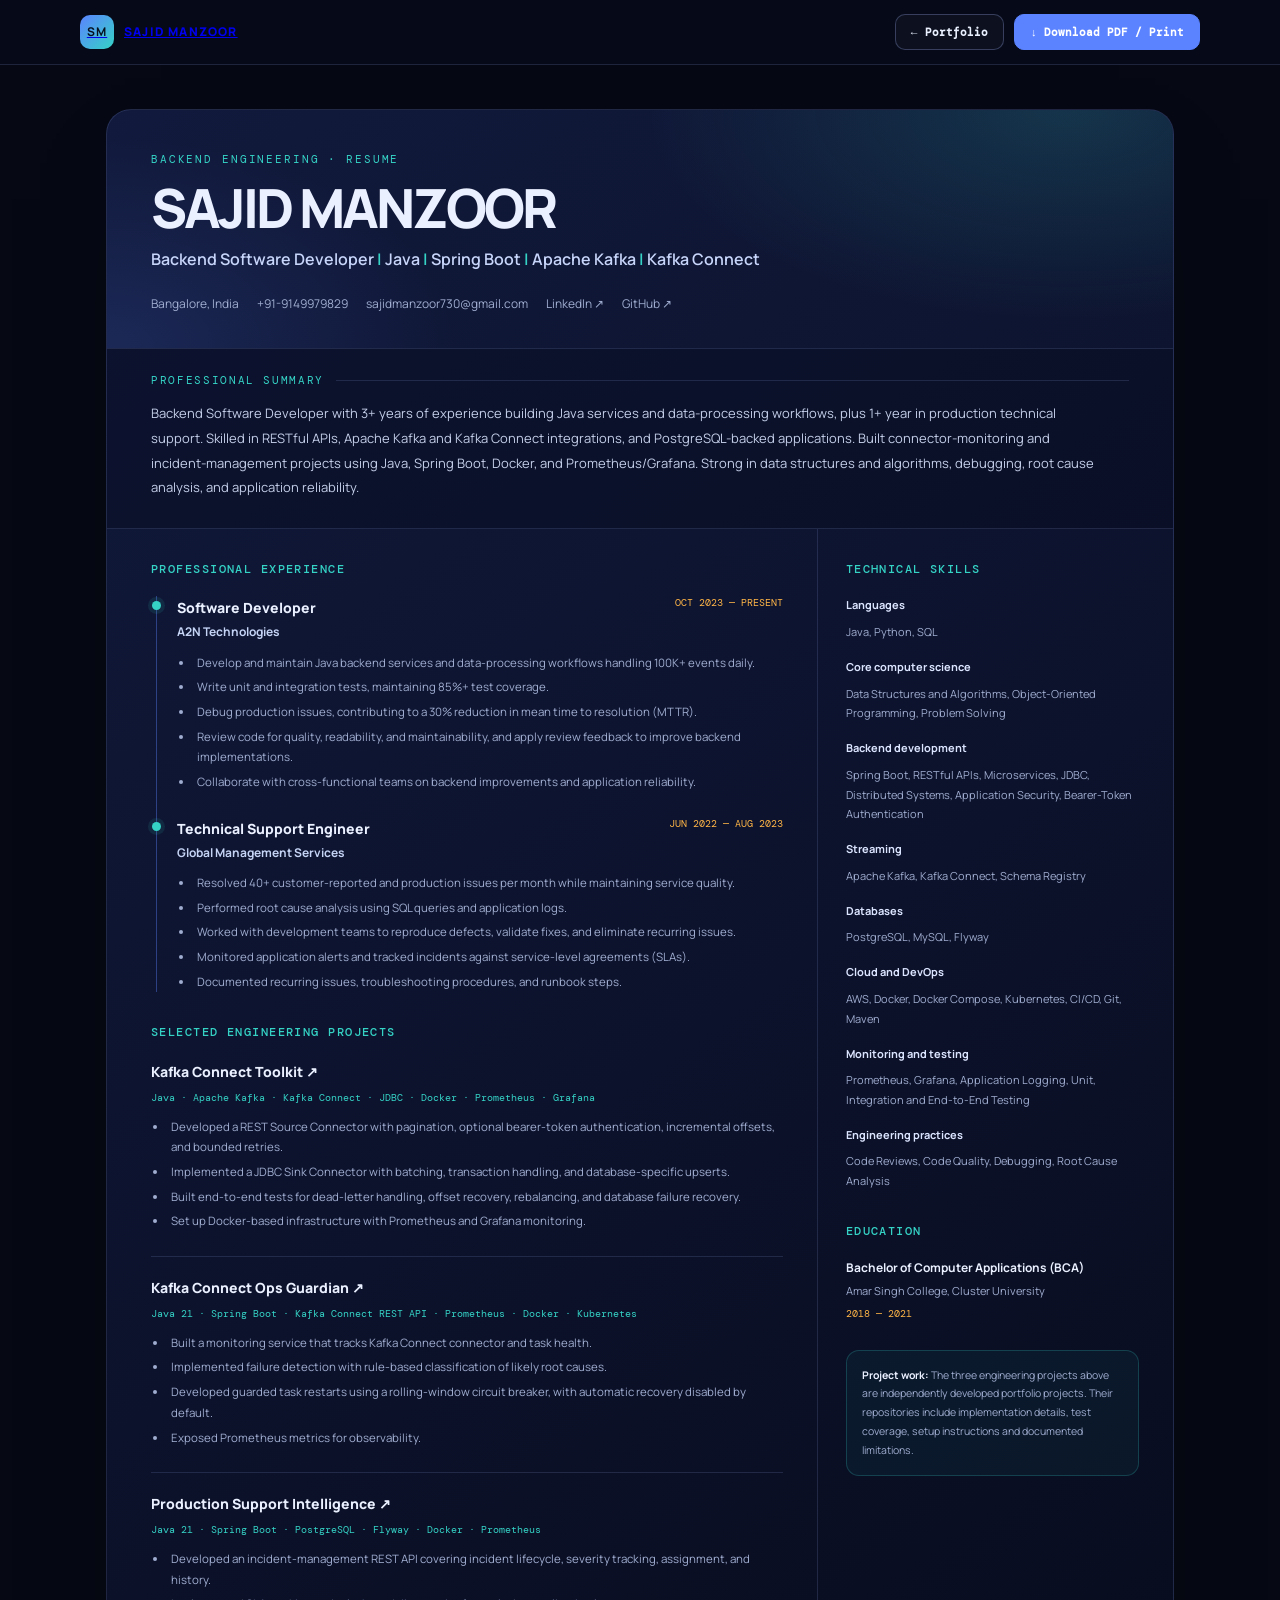
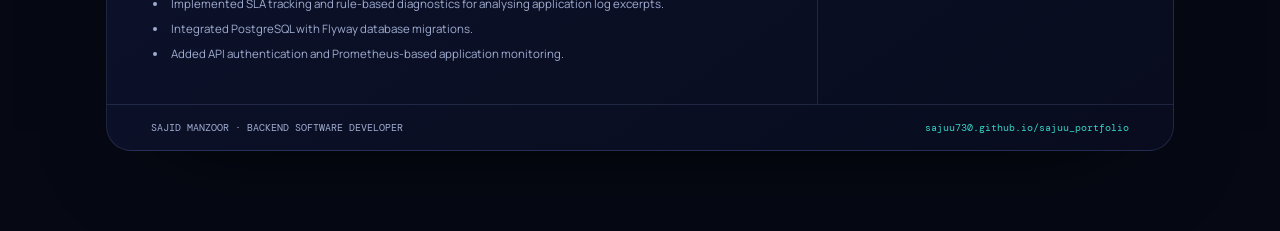
==== resume.html @ ae4a32e0 "Add designed backend developer resume page" ====
<!doctype html>
<html lang="en">
<head>
<meta charset="utf-8">
<meta name="viewport" content="width=device-width,initial-scale=1">
<meta name="theme-color" content="#060914">
<meta name="description" content="Sajid Manzoor — Backend Software Developer specialising in Java, Spring Boot, Apache Kafka and Kafka Connect.">
<link rel="canonical" href="https://sajuu730.github.io/sajuu_portfolio/resume.html">
<link rel="preconnect" href="https://fonts.googleapis.com">
<link rel="preconnect" href="https://fonts.gstatic.com" crossorigin>
<link href="https://fonts.googleapis.com/css2?family=DM+Mono:wght@400;500&family=Manrope:wght@400;500;600;700;800&display=swap" rel="stylesheet">
<title>Resume | Sajid Manzoor — Backend Software Developer</title>
<style>
:root{--bg:#060914;--bg2:#0b1124;--card:#0d1430;--card2:#121b3f;--line:rgba(160,180,255,.15);--line2:rgba(160,180,255,.28);--text:#eaf0ff;--muted:#a0add0;--blue:#5b83ff;--cyan:#35d3c6;--amber:#ffb547;--green:#3ddc97;--font:"Manrope","Segoe UI",Arial,sans-serif;--mono:"DM Mono",Consolas,monospace}
*{box-sizing:border-box}html{scroll-behavior:smooth}body{margin:0;background:var(--bg);color:var(--text);font:400 14px/1.7 var(--font);-webkit-font-smoothing:antialiased}.progress{position:fixed;z-index:20;inset:0 0 auto;height:3px;background:linear-gradient(90deg,var(--blue),var(--cyan));transform:scaleX(0);transform-origin:left}.nav{position:sticky;top:0;z-index:10;display:flex;align-items:center;justify-content:space-between;gap:16px;padding:14px max(24px,calc((100% - 1120px)/2));border-bottom:1px solid var(--line);background:rgba(7,11,26,.92);backdrop-filter:blur(14px)}.brand{display:flex;align-items:center;gap:10px;font-size:12px;font-weight:800;letter-spacing:.1em}.brand b{display:grid;place-items:center;width:34px;height:34px;border-radius:10px;background:linear-gradient(135deg,var(--blue),var(--cyan));color:#06101f}.nav-actions{display:flex;gap:10px;align-items:center}.btn{display:inline-flex;align-items:center;justify-content:center;gap:8px;padding:10px 15px;border-radius:10px;border:1px solid var(--line2);background:rgba(255,255,255,.03);color:var(--text);font:700 11px var(--mono);text-decoration:none;cursor:pointer}.btn.primary{background:var(--blue);border-color:var(--blue);color:white}.btn:hover{border-color:var(--cyan);transform:translateY(-1px)}.wrap{max-width:1120px;margin:0 auto;padding:44px 26px 80px}.resume{overflow:hidden;border:1px solid var(--line);border-radius:25px;background:linear-gradient(145deg,rgba(18,27,63,.96),rgba(8,12,30,.98));box-shadow:0 35px 100px -55px #000}.hero{position:relative;padding:42px 44px 34px;isolation:isolate}.hero:before{content:"";position:absolute;z-index:-1;inset:0;background:radial-gradient(600px 300px at 90% 0,rgba(53,211,198,.16),transparent 70%),radial-gradient(500px 300px at 0 100%,rgba(91,131,255,.15),transparent 70%)}.eyebrow{font:11px var(--mono);letter-spacing:.17em;color:var(--cyan);text-transform:uppercase;margin:0 0 13px}.hero h1{font-size:clamp(36px,5vw,54px);letter-spacing:-.055em;line-height:1.05;margin:0 0 10px;font-weight:800}.role{font-size:16px;color:#c8d5fa;font-weight:600;margin:0 0 21px}.role span{color:var(--cyan)}.contacts{display:flex;gap:9px 18px;flex-wrap:wrap;color:var(--muted);font-size:12px}.contacts a{color:var(--muted);text-decoration:none}.contacts a:hover{color:var(--cyan)}.summary{margin:0;padding:24px 44px 28px;border-top:1px solid var(--line);border-bottom:1px solid var(--line);background:rgba(7,12,29,.4)}.section-label{display:flex;align-items:center;gap:12px;margin:0 0 14px;color:var(--cyan);font:11px var(--mono);letter-spacing:.15em;text-transform:uppercase}.section-label:after{content:"";height:1px;flex:1;background:var(--line)}.summary p{margin:0;color:#c4cee8;font-size:13px;line-height:1.9;max-width:950px}.body-grid{display:grid;grid-template-columns:minmax(0,1.7fr) minmax(240px,.85fr);gap:0}.main-col{padding:30px 34px 36px 44px;border-right:1px solid var(--line)}.side-col{padding:30px 34px 36px 28px}.section{margin-bottom:30px}.section:last-child{margin-bottom:0}.section h2{font-size:12px;letter-spacing:.12em;color:var(--cyan);font-family:var(--mono);font-weight:500;text-transform:uppercase;margin:0 0 17px}.job{position:relative;padding:0 0 20px 20px;border-left:1px solid rgba(91,131,255,.4);margin-left:5px}.job:last-child{padding-bottom:0}.job:before{content:"";position:absolute;left:-5px;top:5px;width:9px;height:9px;border-radius:50%;background:var(--cyan);box-shadow:0 0 0 4px rgba(53,211,198,.1)}.job-head{display:flex;justify-content:space-between;gap:12px;align-items:flex-start;flex-wrap:wrap}.job h3,.project h3{font-size:14px;margin:0;font-weight:800}.company{color:#c5d3f5;font-size:12px;font-weight:700;margin:2px 0 0}.date{font:10px var(--mono);color:var(--amber);white-space:nowrap}.job ul,.project ul{margin:10px 0 0;padding-left:17px;color:var(--muted);font-size:11.5px;line-height:1.8}.job li,.project li{padding-left:3px;margin:4px 0}.project{padding:0 0 20px;margin:0 0 19px;border-bottom:1px solid var(--line)}.project:last-child{padding:0;margin:0;border:0}.project-head{display:flex;justify-content:space-between;align-items:flex-start;gap:12px;flex-wrap:wrap}.project h3 a{color:var(--text);text-decoration:none}.project h3 a:hover{color:var(--cyan)}.tech{color:var(--cyan);font:10px/1.8 var(--mono);margin:5px 0 0}.skill-group{margin:0 0 16px}.skill-group:last-child{margin-bottom:0}.skill-group h3{font-size:11px;color:#dce5ff;margin:0 0 7px}.skill-group p{font-size:11px;line-height:1.8;color:var(--muted);margin:0}.chips{display:flex;flex-wrap:wrap;gap:6px}.chip{font:10px var(--mono);color:#cbd8fa;padding:5px 8px;border:1px solid var(--line2);border-radius:7px;background:rgba(255,255,255,.025)}.education h3{font-size:12px;margin:0 0 3px}.education p{font-size:11px;color:var(--muted);margin:0}.education .date{display:block;margin-top:6px}.side-note{padding:15px;border:1px solid rgba(53,211,198,.22);border-radius:13px;background:rgba(53,211,198,.05);font-size:10.5px;line-height:1.8;color:var(--muted)}.side-note b{color:var(--text)}.footer{display:flex;justify-content:space-between;gap:10px;flex-wrap:wrap;padding:16px 44px;border-top:1px solid var(--line);color:var(--muted);font:10px var(--mono)}.footer a{color:var(--cyan);text-decoration:none}
@media(max-width:760px){.wrap{padding:20px 12px 45px}.hero{padding:30px 24px}.summary{padding:22px 24px}.body-grid{grid-template-columns:1fr}.main-col{padding:27px 24px;border-right:0;border-bottom:1px solid var(--line)}.side-col{padding:27px 24px}.footer{padding:16px 24px}.nav{padding:12px 16px}.nav-actions .back-text{display:none}.date{white-space:normal}.job-head{display:block}.job-head .date{display:block;margin-top:4px}}
@media(max-width:420px){.hero h1{font-size:36px}.contacts{display:grid;gap:7px}.nav-actions{gap:6px}.btn{padding:9px 10px;font-size:10px}}
@media(prefers-reduced-motion:reduce){*{scroll-behavior:auto!important;transition:none!important}}
@page{size:A4;margin:10mm}
@media print{
  :root{--bg:#fff;--bg2:#fff;--card:#fff;--card2:#f4f6fb;--line:rgba(30,45,80,.18);--line2:rgba(30,45,80,.25);--text:#17213a;--muted:#45516b;--cyan:#087f83;--amber:#946000}
  html,body{background:#fff!important;color:#17213a!important;font-size:10px!important;line-height:1.42!important;-webkit-print-color-adjust:exact;print-color-adjust:exact}
  .progress,.nav{display:none!important}.wrap{max-width:none;padding:0}.resume{border:0;border-radius:0;box-shadow:none;background:#fff}.hero{padding:7mm 8mm 5mm;background:#f3f6ff!important}.hero:before{display:none}.hero h1{font-size:27pt;color:#101a32}.role{font-size:10pt;color:#24395c}.eyebrow,.section-label,.section h2{color:#087f83}.contacts,.contacts a{color:#34415c}.summary{padding:4mm 8mm;background:#fff}.summary p{font-size:9pt;color:#34415c}.body-grid{grid-template-columns:1.7fr .85fr}.main-col{padding:5mm 6mm 4mm 8mm;border-right:1px solid #d7deec}.side-col{padding:5mm 6mm 4mm}.section{margin-bottom:5mm}.section h2{font-size:8pt;margin-bottom:3mm}.job{padding-bottom:3mm}.job h3,.project h3{font-size:9pt;color:#17213a}.company{color:#34415c}.date{color:#815600}.job ul,.project ul{font-size:7.7pt;line-height:1.48;color:#35425d;margin-top:1.5mm}.job li,.project li{margin:1mm 0}.project{padding-bottom:3mm;margin-bottom:3mm}.tech{font-size:7pt;color:#087f83}.skill-group{margin-bottom:3mm}.skill-group h3{font-size:8pt;color:#17213a}.skill-group p{font-size:7.5pt;color:#35425d}.chip{font-size:7pt;color:#263653;border-color:#cbd4e5;background:#f5f7fb;padding:1mm 1.5mm}.education h3{font-size:8pt;color:#17213a}.education p{font-size:7.5pt;color:#35425d}.side-note{font-size:7.5pt;color:#35425d;background:#f3f8f8;border-color:#c9e5e3}.side-note b{color:#17213a}.footer{padding:3mm 8mm;color:#45516b;font-size:7pt}.footer a{color:#087f83}.section,.job,.project,.skill-group{break-inside:avoid}.resume{break-inside:auto}
}
</style>
</head>
<body>
<div class="progress" id="progress"></div>
<nav class="nav" aria-label="Resume actions">
  <a class="brand" href="index.html"><b>SM</b><span>SAJID MANZOOR</span></a>
  <div class="nav-actions"><a class="btn" href="index.html">← <span class="back-text">Portfolio</span></a><button class="btn primary" type="button" onclick="window.print()">↓ Download PDF / Print</button></div>
</nav>
<main class="wrap">
<article class="resume">
<header class="hero">
  <p class="eyebrow">Backend engineering · Resume</p>
  <h1>SAJID MANZOOR</h1>
  <p class="role">Backend Software Developer <span>|</span> Java <span>|</span> Spring Boot <span>|</span> Apache Kafka <span>|</span> Kafka Connect</p>
  <div class="contacts">
    <span>Bangalore, India</span><span>+91-9149979829</span>
    <a href="mailto:sajidmanzoor730@gmail.com">sajidmanzoor730@gmail.com</a>
    <a href="https://linkedin.com/in/sajidmanzoor730" target="_blank" rel="noopener">LinkedIn ↗</a>
    <a href="https://github.com/sajuu730" target="_blank" rel="noopener">GitHub ↗</a>
  </div>
</header>
<section class="summary">
  <h2 class="section-label">Professional summary</h2>
  <p>Backend Software Developer with 3+ years of experience building Java services and data-processing workflows, plus 1+ year in production technical support. Skilled in RESTful APIs, Apache Kafka and Kafka Connect integrations, and PostgreSQL-backed applications. Built connector-monitoring and incident-management projects using Java, Spring Boot, Docker, and Prometheus/Grafana. Strong in data structures and algorithms, debugging, root cause analysis, and application reliability.</p>
</section>
<div class="body-grid">
<div class="main-col">
<section class="section">
  <h2>Professional experience</h2>
  <div class="job">
    <div class="job-head"><div><h3>Software Developer</h3><p class="company">A2N Technologies</p></div><span class="date">OCT 2023 — PRESENT</span></div>
    <ul>
      <li>Develop and maintain Java backend services and data-processing workflows handling 100K+ events daily.</li>
      <li>Write unit and integration tests, maintaining 85%+ test coverage.</li>
      <li>Debug production issues, contributing to a 30% reduction in mean time to resolution (MTTR).</li>
      <li>Review code for quality, readability, and maintainability, and apply review feedback to improve backend implementations.</li>
      <li>Collaborate with cross-functional teams on backend improvements and application reliability.</li>
    </ul>
  </div>
  <div class="job">
    <div class="job-head"><div><h3>Technical Support Engineer</h3><p class="company">Global Management Services</p></div><span class="date">JUN 2022 — AUG 2023</span></div>
    <ul>
      <li>Resolved 40+ customer-reported and production issues per month while maintaining service quality.</li>
      <li>Performed root cause analysis using SQL queries and application logs.</li>
      <li>Worked with development teams to reproduce defects, validate fixes, and eliminate recurring issues.</li>
      <li>Monitored application alerts and tracked incidents against service-level agreements (SLAs).</li>
      <li>Documented recurring issues, troubleshooting procedures, and runbook steps.</li>
    </ul>
  </div>
</section>
<section class="section">
  <h2>Selected engineering projects</h2>
  <article class="project">
    <div class="project-head"><h3><a href="https://github.com/sajuu730/kafka-connect-toolkit" target="_blank" rel="noopener">Kafka Connect Toolkit ↗</a></h3></div>
    <p class="tech">Java · Apache Kafka · Kafka Connect · JDBC · Docker · Prometheus · Grafana</p>
    <ul>
      <li>Developed a REST Source Connector with pagination, optional bearer-token authentication, incremental offsets, and bounded retries.</li>
      <li>Implemented a JDBC Sink Connector with batching, transaction handling, and database-specific upserts.</li>
      <li>Built end-to-end tests for dead-letter handling, offset recovery, rebalancing, and database failure recovery.</li>
      <li>Set up Docker-based infrastructure with Prometheus and Grafana monitoring.</li>
    </ul>
  </article>
  <article class="project">
    <div class="project-head"><h3><a href="https://github.com/sajuu730/kafka-connect-ops-guardian" target="_blank" rel="noopener">Kafka Connect Ops Guardian ↗</a></h3></div>
    <p class="tech">Java 21 · Spring Boot · Kafka Connect REST API · Prometheus · Docker · Kubernetes</p>
    <ul>
      <li>Built a monitoring service that tracks Kafka Connect connector and task health.</li>
      <li>Implemented failure detection with rule-based classification of likely root causes.</li>
      <li>Developed guarded task restarts using a rolling-window circuit breaker, with automatic recovery disabled by default.</li>
      <li>Exposed Prometheus metrics for observability.</li>
    </ul>
  </article>
  <article class="project">
    <div class="project-head"><h3><a href="https://github.com/sajuu730/production-support-intelligence" target="_blank" rel="noopener">Production Support Intelligence ↗</a></h3></div>
    <p class="tech">Java 21 · Spring Boot · PostgreSQL · Flyway · Docker · Prometheus</p>
    <ul>
      <li>Developed an incident-management REST API covering incident lifecycle, severity tracking, assignment, and history.</li>
      <li>Implemented SLA tracking and rule-based diagnostics for analysing application log excerpts.</li>
      <li>Integrated PostgreSQL with Flyway database migrations.</li>
      <li>Added API authentication and Prometheus-based application monitoring.</li>
    </ul>
  </article>
</section>
</div>
<aside class="side-col">
<section class="section">
  <h2>Technical skills</h2>
  <div class="skill-group"><h3>Languages</h3><p>Java, Python, SQL</p></div>
  <div class="skill-group"><h3>Core computer science</h3><p>Data Structures and Algorithms, Object-Oriented Programming, Problem Solving</p></div>
  <div class="skill-group"><h3>Backend development</h3><p>Spring Boot, RESTful APIs, Microservices, JDBC, Distributed Systems, Application Security, Bearer-Token Authentication</p></div>
  <div class="skill-group"><h3>Streaming</h3><p>Apache Kafka, Kafka Connect, Schema Registry</p></div>
  <div class="skill-group"><h3>Databases</h3><p>PostgreSQL, MySQL, Flyway</p></div>
  <div class="skill-group"><h3>Cloud and DevOps</h3><p>AWS, Docker, Docker Compose, Kubernetes, CI/CD, Git, Maven</p></div>
  <div class="skill-group"><h3>Monitoring and testing</h3><p>Prometheus, Grafana, Application Logging, Unit, Integration and End-to-End Testing</p></div>
  <div class="skill-group"><h3>Engineering practices</h3><p>Code Reviews, Code Quality, Debugging, Root Cause Analysis</p></div>
</section>
<section class="section education">
  <h2>Education</h2>
  <h3>Bachelor of Computer Applications (BCA)</h3>
  <p>Amar Singh College, Cluster University</p>
  <span class="date">2018 — 2021</span>
</section>
<div class="side-note"><b>Project work:</b> The three engineering projects above are independently developed portfolio projects. Their repositories include implementation details, test coverage, setup instructions and documented limitations.</div>
</aside>
</div>
<footer class="footer"><span>SAJID MANZOOR · BACKEND SOFTWARE DEVELOPER</span><a href="index.html">sajuu730.github.io/sajuu_portfolio</a></footer>
</article>
</main>
<script>
(()=>{const bar=document.getElementById("progress");let queued=false;function update(){const max=document.documentElement.scrollHeight-innerHeight;bar.style.transform="scaleX("+(max>0?scrollY/max:0)+")"}addEventListener("scroll",()=>{if(!queued){queued=true;requestAnimationFrame(()=>{update();queued=false})}},{passive:true});update()})();
</script>
</body>
</html>
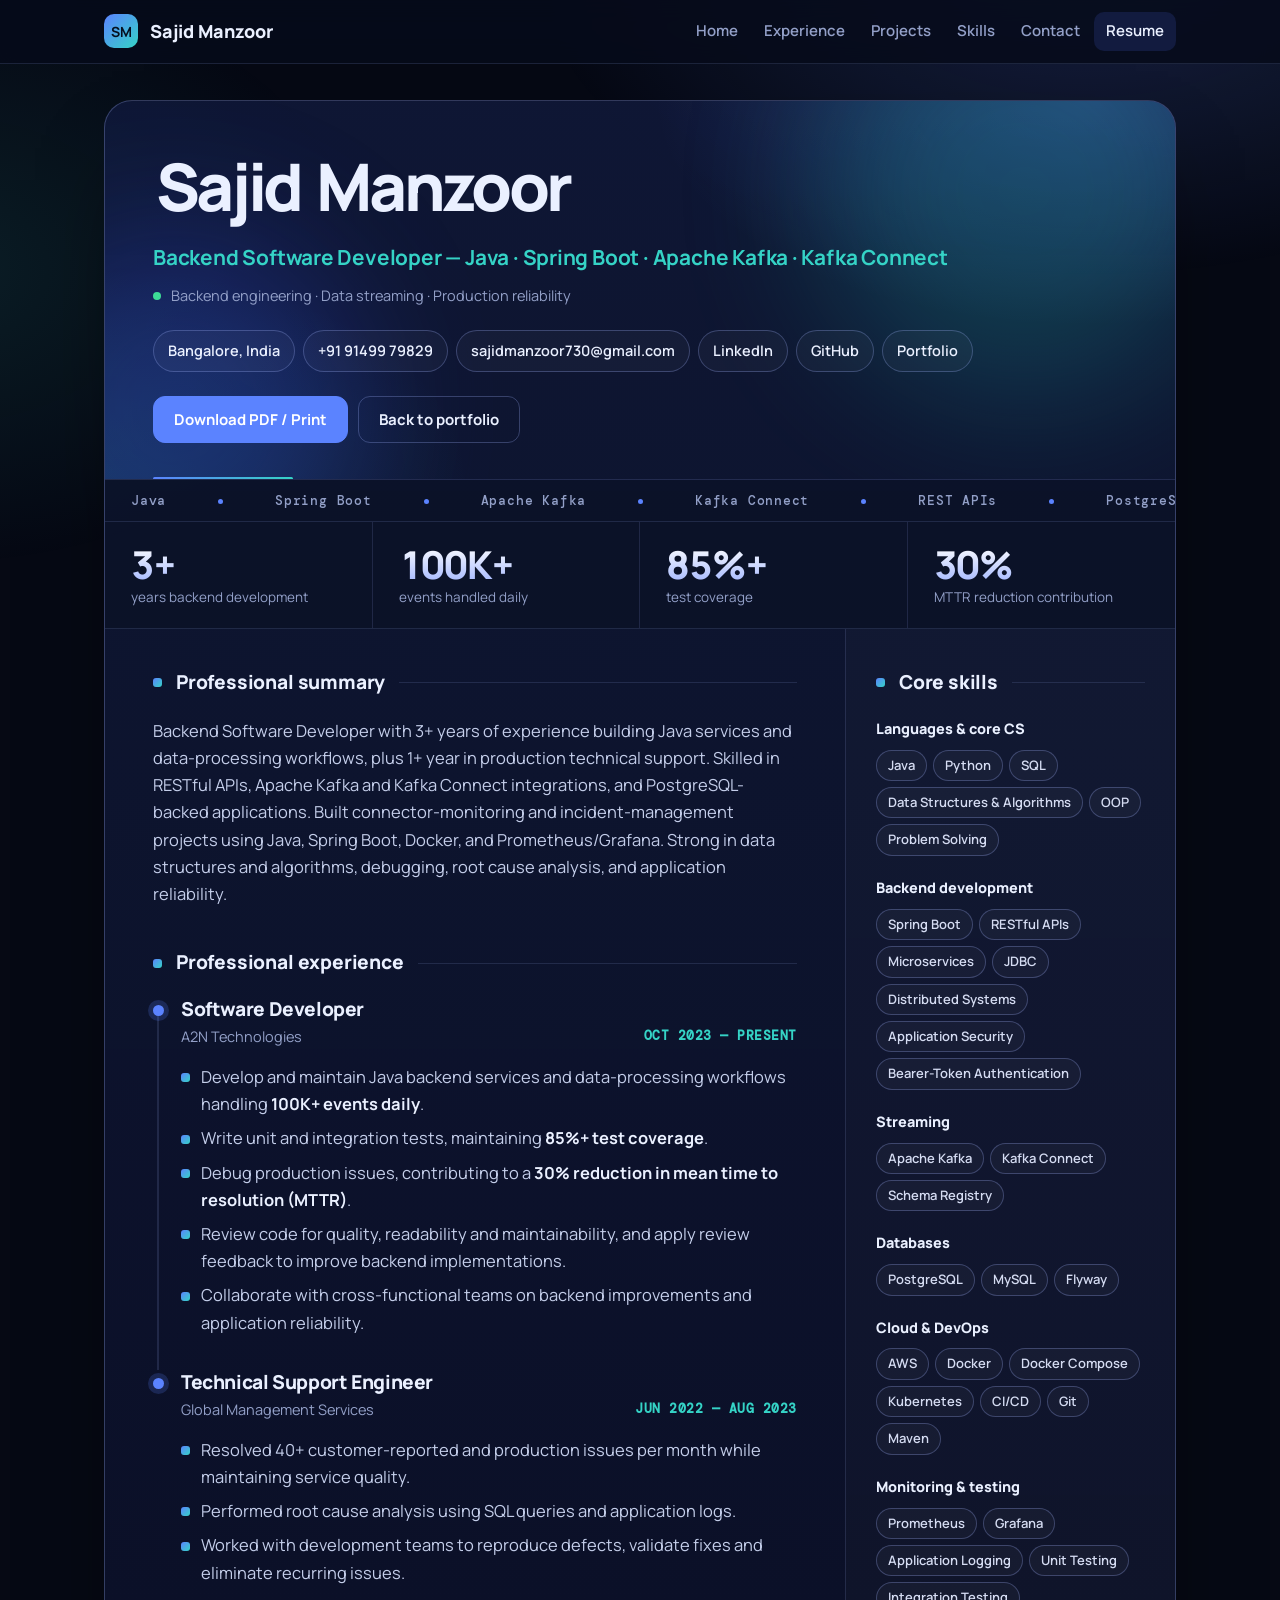
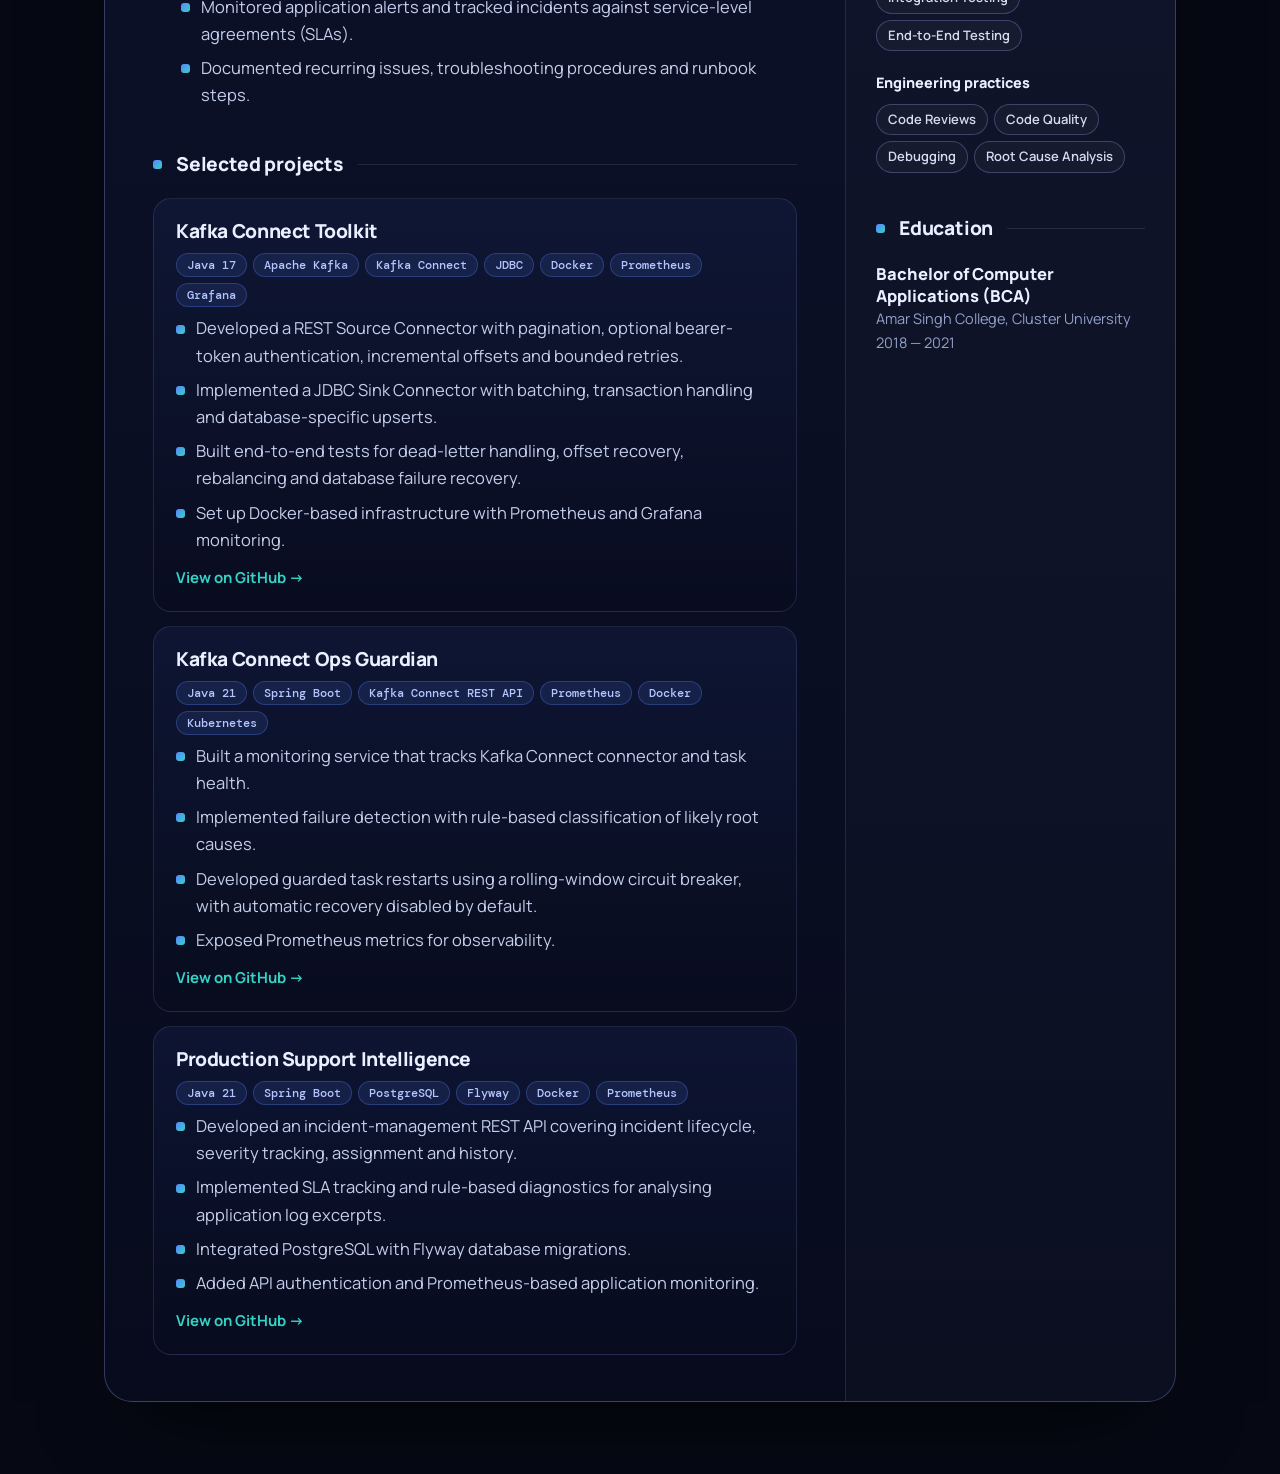
==== commit c79d3ed5: "Apply original resume template to backend developer resume" ====
--- a/resume.html
+++ b/resume.html
@@ -1,137 +1,279 @@
-<!doctype html>
+<!DOCTYPE html>
 <html lang="en">
 <head>
 <meta charset="utf-8">
-<meta name="viewport" content="width=device-width,initial-scale=1">
-<meta name="theme-color" content="#060914">
+<meta name="viewport" content="width=device-width, initial-scale=1">
+<title>Resume | Sajid Manzoor | Backend Software Developer</title>
 <meta name="description" content="Sajid Manzoor — Backend Software Developer specialising in Java, Spring Boot, Apache Kafka and Kafka Connect.">
 <link rel="canonical" href="https://sajuu730.github.io/sajuu_portfolio/resume.html">
+<meta property="og:type" content="profile">
+<meta property="og:site_name" content="Sajid Manzoor">
+<meta property="og:url" content="https://sajuu730.github.io/sajuu_portfolio/resume.html">
+<meta property="og:title" content="Resume | Sajid Manzoor — Backend Software Developer">
+<meta property="og:description" content="Java backend development, Kafka integrations and production reliability.">
+<meta property="og:image" content="https://sajuu730.github.io/sajuu_portfolio/favicon.svg">
+<meta name="twitter:card" content="summary">
+<meta name="theme-color" content="#060914">
+<link rel="icon" href="data:image/svg+xml,%3Csvg xmlns='http://www.w3.org/2000/svg' viewBox='0 0 32 32'%3E%3Crect width='32' height='32' rx='9' fill='%235B83FF'/%3E%3Ctext x='16' y='22.5' font-size='17' font-family='Arial' font-weight='800' text-anchor='middle' fill='white'%3ESM%3C/text%3E%3C/svg%3E">
 <link rel="preconnect" href="https://fonts.googleapis.com">
 <link rel="preconnect" href="https://fonts.gstatic.com" crossorigin>
 <link href="https://fonts.googleapis.com/css2?family=DM+Mono:wght@400;500&family=Manrope:wght@400;500;600;700;800&display=swap" rel="stylesheet">
-<title>Resume | Sajid Manzoor — Backend Software Developer</title>
 <style>
-:root{--bg:#060914;--bg2:#0b1124;--card:#0d1430;--card2:#121b3f;--line:rgba(160,180,255,.15);--line2:rgba(160,180,255,.28);--text:#eaf0ff;--muted:#a0add0;--blue:#5b83ff;--cyan:#35d3c6;--amber:#ffb547;--green:#3ddc97;--font:"Manrope","Segoe UI",Arial,sans-serif;--mono:"DM Mono",Consolas,monospace}
-*{box-sizing:border-box}html{scroll-behavior:smooth}body{margin:0;background:var(--bg);color:var(--text);font:400 14px/1.7 var(--font);-webkit-font-smoothing:antialiased}.progress{position:fixed;z-index:20;inset:0 0 auto;height:3px;background:linear-gradient(90deg,var(--blue),var(--cyan));transform:scaleX(0);transform-origin:left}.nav{position:sticky;top:0;z-index:10;display:flex;align-items:center;justify-content:space-between;gap:16px;padding:14px max(24px,calc((100% - 1120px)/2));border-bottom:1px solid var(--line);background:rgba(7,11,26,.92);backdrop-filter:blur(14px)}.brand{display:flex;align-items:center;gap:10px;font-size:12px;font-weight:800;letter-spacing:.1em}.brand b{display:grid;place-items:center;width:34px;height:34px;border-radius:10px;background:linear-gradient(135deg,var(--blue),var(--cyan));color:#06101f}.nav-actions{display:flex;gap:10px;align-items:center}.btn{display:inline-flex;align-items:center;justify-content:center;gap:8px;padding:10px 15px;border-radius:10px;border:1px solid var(--line2);background:rgba(255,255,255,.03);color:var(--text);font:700 11px var(--mono);text-decoration:none;cursor:pointer}.btn.primary{background:var(--blue);border-color:var(--blue);color:white}.btn:hover{border-color:var(--cyan);transform:translateY(-1px)}.wrap{max-width:1120px;margin:0 auto;padding:44px 26px 80px}.resume{overflow:hidden;border:1px solid var(--line);border-radius:25px;background:linear-gradient(145deg,rgba(18,27,63,.96),rgba(8,12,30,.98));box-shadow:0 35px 100px -55px #000}.hero{position:relative;padding:42px 44px 34px;isolation:isolate}.hero:before{content:"";position:absolute;z-index:-1;inset:0;background:radial-gradient(600px 300px at 90% 0,rgba(53,211,198,.16),transparent 70%),radial-gradient(500px 300px at 0 100%,rgba(91,131,255,.15),transparent 70%)}.eyebrow{font:11px var(--mono);letter-spacing:.17em;color:var(--cyan);text-transform:uppercase;margin:0 0 13px}.hero h1{font-size:clamp(36px,5vw,54px);letter-spacing:-.055em;line-height:1.05;margin:0 0 10px;font-weight:800}.role{font-size:16px;color:#c8d5fa;font-weight:600;margin:0 0 21px}.role span{color:var(--cyan)}.contacts{display:flex;gap:9px 18px;flex-wrap:wrap;color:var(--muted);font-size:12px}.contacts a{color:var(--muted);text-decoration:none}.contacts a:hover{color:var(--cyan)}.summary{margin:0;padding:24px 44px 28px;border-top:1px solid var(--line);border-bottom:1px solid var(--line);background:rgba(7,12,29,.4)}.section-label{display:flex;align-items:center;gap:12px;margin:0 0 14px;color:var(--cyan);font:11px var(--mono);letter-spacing:.15em;text-transform:uppercase}.section-label:after{content:"";height:1px;flex:1;background:var(--line)}.summary p{margin:0;color:#c4cee8;font-size:13px;line-height:1.9;max-width:950px}.body-grid{display:grid;grid-template-columns:minmax(0,1.7fr) minmax(240px,.85fr);gap:0}.main-col{padding:30px 34px 36px 44px;border-right:1px solid var(--line)}.side-col{padding:30px 34px 36px 28px}.section{margin-bottom:30px}.section:last-child{margin-bottom:0}.section h2{font-size:12px;letter-spacing:.12em;color:var(--cyan);font-family:var(--mono);font-weight:500;text-transform:uppercase;margin:0 0 17px}.job{position:relative;padding:0 0 20px 20px;border-left:1px solid rgba(91,131,255,.4);margin-left:5px}.job:last-child{padding-bottom:0}.job:before{content:"";position:absolute;left:-5px;top:5px;width:9px;height:9px;border-radius:50%;background:var(--cyan);box-shadow:0 0 0 4px rgba(53,211,198,.1)}.job-head{display:flex;justify-content:space-between;gap:12px;align-items:flex-start;flex-wrap:wrap}.job h3,.project h3{font-size:14px;margin:0;font-weight:800}.company{color:#c5d3f5;font-size:12px;font-weight:700;margin:2px 0 0}.date{font:10px var(--mono);color:var(--amber);white-space:nowrap}.job ul,.project ul{margin:10px 0 0;padding-left:17px;color:var(--muted);font-size:11.5px;line-height:1.8}.job li,.project li{padding-left:3px;margin:4px 0}.project{padding:0 0 20px;margin:0 0 19px;border-bottom:1px solid var(--line)}.project:last-child{padding:0;margin:0;border:0}.project-head{display:flex;justify-content:space-between;align-items:flex-start;gap:12px;flex-wrap:wrap}.project h3 a{color:var(--text);text-decoration:none}.project h3 a:hover{color:var(--cyan)}.tech{color:var(--cyan);font:10px/1.8 var(--mono);margin:5px 0 0}.skill-group{margin:0 0 16px}.skill-group:last-child{margin-bottom:0}.skill-group h3{font-size:11px;color:#dce5ff;margin:0 0 7px}.skill-group p{font-size:11px;line-height:1.8;color:var(--muted);margin:0}.chips{display:flex;flex-wrap:wrap;gap:6px}.chip{font:10px var(--mono);color:#cbd8fa;padding:5px 8px;border:1px solid var(--line2);border-radius:7px;background:rgba(255,255,255,.025)}.education h3{font-size:12px;margin:0 0 3px}.education p{font-size:11px;color:var(--muted);margin:0}.education .date{display:block;margin-top:6px}.side-note{padding:15px;border:1px solid rgba(53,211,198,.22);border-radius:13px;background:rgba(53,211,198,.05);font-size:10.5px;line-height:1.8;color:var(--muted)}.side-note b{color:var(--text)}.footer{display:flex;justify-content:space-between;gap:10px;flex-wrap:wrap;padding:16px 44px;border-top:1px solid var(--line);color:var(--muted);font:10px var(--mono)}.footer a{color:var(--cyan);text-decoration:none}
-@media(max-width:760px){.wrap{padding:20px 12px 45px}.hero{padding:30px 24px}.summary{padding:22px 24px}.body-grid{grid-template-columns:1fr}.main-col{padding:27px 24px;border-right:0;border-bottom:1px solid var(--line)}.side-col{padding:27px 24px}.footer{padding:16px 24px}.nav{padding:12px 16px}.nav-actions .back-text{display:none}.date{white-space:normal}.job-head{display:block}.job-head .date{display:block;margin-top:4px}}
-@media(max-width:420px){.hero h1{font-size:36px}.contacts{display:grid;gap:7px}.nav-actions{gap:6px}.btn{padding:9px 10px;font-size:10px}}
-@media(prefers-reduced-motion:reduce){*{scroll-behavior:auto!important;transition:none!important}}
-@page{size:A4;margin:10mm}
+:root{--bg:#060914;--bg2:#0B1124;--card:#0D1430;--card2:#121B3F;--line:rgba(160,180,255,.14);--line2:rgba(160,180,255,.28);--text:#EAF0FF;--muted:#93A0C8;--soft:#C4CEEA;--blue:#5B83FF;--cyan:#35D3C6;--amber:#FFB547;--green:#3DDC97;--font:"Manrope","Segoe UI",Helvetica,Arial,sans-serif;--mono:"DM Mono",Consolas,monospace;--ease:cubic-bezier(.22,.8,.24,1)}
+*{box-sizing:border-box;margin:0;padding:0}
+html{scroll-behavior:smooth;-webkit-text-size-adjust:100%}
+body{background:var(--bg);color:var(--text);font:400 16.5px/1.65 var(--font);-webkit-font-smoothing:antialiased;overflow-x:hidden;overflow-wrap:anywhere;position:relative;min-height:100vh}
+body::before{content:"";position:fixed;inset:0;z-index:-2;background:radial-gradient(900px 520px at 85% -5%,rgba(91,131,255,.2),transparent 62%),radial-gradient(700px 480px at -5% 30%,rgba(53,211,198,.1),transparent 62%)}
+a{color:var(--cyan);text-decoration:none}
+a:hover{text-decoration:underline;text-underline-offset:3px}
+a:focus-visible,button:focus-visible{outline:3px solid var(--amber);outline-offset:3px;border-radius:10px}
+.skip{position:absolute;left:12px;top:-60px;background:var(--amber);color:#111;padding:10px 16px;border-radius:10px;z-index:100;font-weight:700}
+.skip:focus{top:12px}
+.bar{position:fixed;inset:0 0 auto 0;height:3px;z-index:60;background:linear-gradient(90deg,var(--blue),var(--cyan));transform:scaleX(0);transform-origin:left}
+nav{position:sticky;top:0;z-index:50;background:rgba(7,11,26,.85);backdrop-filter:blur(12px);-webkit-backdrop-filter:blur(12px);border-bottom:1px solid var(--line)}
+.nav-in{max-width:1120px;margin:0 auto;padding:12px 24px;display:flex;align-items:center;justify-content:space-between;gap:16px;flex-wrap:wrap}
+.logo{display:flex;align-items:center;gap:12px;font-weight:800;font-size:18px;color:var(--text)}
+.logo:hover{text-decoration:none}
+.logo b{display:grid;place-items:center;width:34px;height:34px;border-radius:10px;background:linear-gradient(135deg,var(--blue),var(--cyan));color:#06101F;font-size:14px}
+.links{display:flex;gap:2px;flex-wrap:wrap}
+.links a{color:var(--muted);padding:7px 12px;border-radius:10px;font-size:15px;font-weight:600}
+.links a:hover{color:var(--text);background:rgba(255,255,255,.05);text-decoration:none}
+.links a[aria-current="page"]{color:var(--text);background:var(--card2)}
+.wrap{max-width:1120px;margin:0 auto;padding:36px 24px 72px}
+.sheet{border:1px solid var(--line2);border-radius:28px;overflow:hidden;background:linear-gradient(180deg,rgba(18,27,63,.75),rgba(8,12,30,.85));box-shadow:0 40px 90px -40px rgba(0,0,0,.85)}
+.top{position:relative;isolation:isolate;overflow:hidden;padding:52px 48px 36px;border-bottom:1px solid var(--line)}
+.top::before{content:"";position:absolute;inset:0;z-index:-1;background:radial-gradient(620px 320px at 92% 0%,rgba(91,131,255,.28),transparent 70%),radial-gradient(520px 300px at 0% 100%,rgba(53,211,198,.14),transparent 70%)}
+.top::after{content:"";position:absolute;left:48px;bottom:-1px;width:140px;height:3px;border-radius:3px;background:linear-gradient(90deg,var(--blue),var(--cyan));transform-origin:left;animation:draw 1s .5s var(--ease) both}
+h1{font-weight:800;font-size:clamp(2.3rem,6.4vw,4.1rem);line-height:1.02;letter-spacing:-.05em}
+.role{margin-top:12px;font-weight:700;font-size:clamp(1.02rem,2.3vw,1.3rem);color:var(--cyan);letter-spacing:-.01em}
+.avail{margin-top:10px;display:inline-flex;align-items:flex-start;gap:10px;font-size:14.5px;color:var(--muted)}
+.avail i{width:8px;height:8px;margin-top:.55em;border-radius:50%;background:var(--green);animation:ping 2.2s infinite;flex:none}
+@keyframes ping{70%{box-shadow:0 0 0 9px rgba(61,220,151,0)}0%{box-shadow:0 0 0 0 rgba(61,220,151,.6)}}
+.contact{margin-top:22px;display:flex;flex-wrap:wrap;gap:8px}
+.chip{display:inline-flex;align-items:center;gap:8px;padding:8px 14px;border:1px solid var(--line2);border-radius:999px;background:rgba(255,255,255,.03);color:var(--text);font-size:14.5px;font-weight:600;max-width:100%;transition:border-color .25s,transform .3s var(--ease),background .25s}
+a.chip:hover{border-color:var(--blue);background:rgba(91,131,255,.12);transform:translateY(-2px);text-decoration:none}
+.chip svg{width:15px;height:15px;flex:none;stroke:var(--cyan);fill:none;stroke-width:2;stroke-linecap:round;stroke-linejoin:round}
+.actions{margin-top:24px;display:flex;gap:10px;flex-wrap:wrap}
+.btn{font:700 15px var(--font);padding:12px 20px;border-radius:12px;border:1px solid var(--line2);background:transparent;color:var(--text);cursor:pointer;transition:transform .3s var(--ease),background .25s,border-color .25s;display:inline-block}
+.btn:hover{transform:translateY(-3px);text-decoration:none;border-color:var(--text);background:rgba(255,255,255,.04)}
+.btn.pri{background:var(--blue);border-color:var(--blue);color:#fff}
+.btn.pri:hover{background:#6F92FF;border-color:#6F92FF}
+.kpis{display:grid;grid-template-columns:repeat(4,minmax(0,1fr));border-bottom:1px solid var(--line);background:rgba(11,17,36,.6)}
+.kpi{padding:22px 26px;border-right:1px solid var(--line)}
+.kpi:last-child{border-right:0}
+.kpi b{display:block;font-size:clamp(1.7rem,3.4vw,2.4rem);line-height:1.1;font-weight:800;letter-spacing:-.03em;font-variant-numeric:tabular-nums;background:linear-gradient(180deg,#fff,#9FB4FF);-webkit-background-clip:text;background-clip:text;-webkit-text-fill-color:transparent}
+.kpi span{display:block;color:var(--muted);font-size:13.5px;line-height:1.35;margin-top:2px}
+.grid{display:grid;grid-template-columns:minmax(0,1fr) 330px}
+.main{padding:38px 48px 46px;min-width:0}
+.side{padding:38px 30px 46px;border-left:1px solid var(--line);background:rgba(255,255,255,.015);min-width:0}
+section+section{margin-top:40px}
+h2{font-weight:800;font-size:1.2rem;letter-spacing:-.01em;margin-bottom:18px;display:flex;align-items:center;gap:14px}
+h2::before{content:"";width:9px;height:9px;border-radius:3px;background:linear-gradient(135deg,var(--blue),var(--cyan));flex:none}
+h2::after{content:"";flex:1;height:1px;background:var(--line)}
+.summary{color:var(--soft);max-width:70ch}
+.job{position:relative;padding-left:28px}
+.job+.job{margin-top:34px}
+.job::before{content:"";position:absolute;left:4px;top:12px;bottom:-34px;width:2px;background:var(--line)}
+.job:last-child::before{display:none}
+.job::after{content:"";position:absolute;left:0;top:8px;width:11px;height:11px;border-radius:50%;background:var(--blue);box-shadow:0 0 0 5px rgba(91,131,255,.2)}
+.job h3,.proj h3{font-weight:800;font-size:1.2rem;line-height:1.3;letter-spacing:-.02em}
+.meta{display:flex;justify-content:space-between;gap:4px 16px;flex-wrap:wrap;color:var(--muted);font-size:14.5px;margin:3px 0 14px}
+.meta .when{color:var(--cyan);font-weight:700;font-family:var(--mono);font-size:13px;letter-spacing:.04em}
+.sub{font:500 12px var(--mono);letter-spacing:.14em;text-transform:uppercase;color:var(--cyan);margin:18px 0 8px}
+ul{list-style:none}
+li{position:relative;padding-left:20px;margin:7px 0;color:var(--soft)}
+li::before{content:"";position:absolute;left:0;top:.62em;width:9px;height:9px;border-radius:3px;background:linear-gradient(135deg,var(--blue),var(--cyan))}
+li b{color:var(--text)}
+.cases{display:grid;gap:12px;margin-top:6px}
+.case{padding:16px 18px;border:1px solid var(--line);border-left:3px solid var(--cyan);border-radius:0 14px 14px 0;background:rgba(255,255,255,.025);color:var(--soft);font-size:15.5px;transition:border-color .25s,transform .3s var(--ease)}
+.case:hover{border-color:var(--line2);border-left-color:var(--cyan);transform:translateX(3px)}
+.case b{display:block;color:var(--text);font-size:15px;margin-bottom:3px}
+.proj{padding:20px 22px;border:1px solid var(--line);border-radius:18px;background:linear-gradient(180deg,rgba(18,27,63,.6),rgba(8,12,30,.6));transition:border-color .3s,transform .4s var(--ease)}
+.proj:hover{border-color:var(--line2);transform:translateY(-3px)}
+.proj+.proj{margin-top:14px}
+.stack{display:flex;flex-wrap:wrap;gap:6px;margin:9px 0 6px}
+.tag{font:500 12px var(--mono);padding:3px 10px;border-radius:999px;background:rgba(91,131,255,.12);color:#B5C6FF;border:1px solid rgba(91,131,255,.3)}
+.plink{display:inline-block;margin-top:6px;font-weight:700;font-size:15px}
+.skill+.skill{margin-top:20px}
+.skill h3{font-size:.9rem;font-weight:800;margin-bottom:9px;color:var(--text)}
+.pills{display:flex;flex-wrap:wrap;gap:6px}
+.pill{font-size:13px;font-weight:600;padding:4px 11px;border-radius:999px;border:1px solid var(--line2);background:rgba(255,255,255,.03);color:#D5DCF2;transition:background .25s,border-color .25s}
+.pill:hover{background:rgba(91,131,255,.16);border-color:var(--blue)}
+.edu+.edu{margin-top:14px}
+.edu strong{display:block;font-weight:800;line-height:1.35}
+.edu span{color:var(--muted);font-size:14.5px;display:block}
+.note{margin-top:14px;font-size:13.5px;color:var(--muted)}
+.reveal{opacity:0;transform:translateY(16px);animation:rise .8s calc(var(--i,0)*90ms + 80ms) var(--ease) forwards}
+@keyframes rise{to{opacity:1;transform:none}}
+@keyframes draw{from{transform:scaleX(0)}to{transform:scaleX(1)}}
+
+/* ---- motion & polish ---- */
+.aur{position:absolute;z-index:-1;border-radius:50%;filter:blur(70px);pointer-events:none}
+.a1{width:380px;height:380px;left:-120px;top:120px;background:#2F4BD8;opacity:.3;animation:aur1 18s ease-in-out infinite alternate}
+.a2{width:420px;height:420px;right:-60px;top:-120px;background:#1AA5A0;opacity:.26;animation:aur2 22s ease-in-out infinite alternate}
+@keyframes aur1{to{transform:translate3d(120px,-40px,0) scale(1.15)}}
+@keyframes aur2{to{transform:translate3d(-120px,70px,0) scale(1.2)}}
+h1 .w{display:inline-block;overflow:hidden;vertical-align:top;padding:0 .04em .12em}
+h1 .w i{display:inline-block;font-style:normal;transform:translateY(112%);animation:wrise .9s var(--ease) forwards;animation-delay:calc(var(--i)*90ms + 150ms)}
+@keyframes wrise{to{transform:none}}
+.strip{overflow:hidden;border-bottom:1px solid var(--line);background:rgba(11,17,36,.6);padding:12px 0}
+.mq{display:flex;width:max-content;animation:mq 40s linear infinite}
+.mq span{padding:0 26px;font:500 13px var(--mono);letter-spacing:.06em;color:var(--muted);white-space:nowrap}
+.mq span::after{content:"";display:inline-block;width:5px;height:5px;margin-left:52px;border-radius:50%;background:var(--blue);vertical-align:middle}
+@keyframes mq{to{transform:translate3d(-50%,0,0)}}
+.js .rv{opacity:0;translate:0 24px;transition:opacity .7s ease var(--d,0s),translate .8s var(--ease) var(--d,0s),transform .4s var(--ease),border-color .3s}
+.js .rv.in{opacity:1;translate:0 0}
+.js .sec h2::after{transform:scaleX(0);transform-origin:left;transition:transform 1.1s var(--ease) .15s}
+.js .sec.in h2::after{transform:none}
+.job.in::after{animation:dot 2.4s ease-out 1}
+@keyframes dot{0%{box-shadow:0 0 0 0 rgba(91,131,255,.75)}100%{box-shadow:0 0 0 16px rgba(91,131,255,0)}}
+.js .rv.in .pill{animation:pop .5s var(--ease) backwards;animation-delay:calc(var(--k,0)*22ms + .2s)}
+@keyframes pop{from{opacity:0;transform:translateY(8px) scale(.92)}}
+.proj,.case{position:relative;isolation:isolate;overflow:hidden}
+.proj::before,.case::before{content:"";position:absolute;left:0;top:0;width:360px;height:360px;margin:-180px 0 0 -180px;z-index:-1;background:radial-gradient(closest-side,rgba(91,131,255,.22),transparent);opacity:0;transform:translate3d(var(--mx,180px),var(--my,180px),0);transition:opacity .35s;pointer-events:none}
+.proj:hover::before,.case:hover::before{opacity:1}
+.kpi b{transition:transform .4s var(--ease)}
+.kpi:hover b{transform:translateY(-3px)}
 @media print{
-  :root{--bg:#fff;--bg2:#fff;--card:#fff;--card2:#f4f6fb;--line:rgba(30,45,80,.18);--line2:rgba(30,45,80,.25);--text:#17213a;--muted:#45516b;--cyan:#087f83;--amber:#946000}
-  html,body{background:#fff!important;color:#17213a!important;font-size:10px!important;line-height:1.42!important;-webkit-print-color-adjust:exact;print-color-adjust:exact}
-  .progress,.nav{display:none!important}.wrap{max-width:none;padding:0}.resume{border:0;border-radius:0;box-shadow:none;background:#fff}.hero{padding:7mm 8mm 5mm;background:#f3f6ff!important}.hero:before{display:none}.hero h1{font-size:27pt;color:#101a32}.role{font-size:10pt;color:#24395c}.eyebrow,.section-label,.section h2{color:#087f83}.contacts,.contacts a{color:#34415c}.summary{padding:4mm 8mm;background:#fff}.summary p{font-size:9pt;color:#34415c}.body-grid{grid-template-columns:1.7fr .85fr}.main-col{padding:5mm 6mm 4mm 8mm;border-right:1px solid #d7deec}.side-col{padding:5mm 6mm 4mm}.section{margin-bottom:5mm}.section h2{font-size:8pt;margin-bottom:3mm}.job{padding-bottom:3mm}.job h3,.project h3{font-size:9pt;color:#17213a}.company{color:#34415c}.date{color:#815600}.job ul,.project ul{font-size:7.7pt;line-height:1.48;color:#35425d;margin-top:1.5mm}.job li,.project li{margin:1mm 0}.project{padding-bottom:3mm;margin-bottom:3mm}.tech{font-size:7pt;color:#087f83}.skill-group{margin-bottom:3mm}.skill-group h3{font-size:8pt;color:#17213a}.skill-group p{font-size:7.5pt;color:#35425d}.chip{font-size:7pt;color:#263653;border-color:#cbd4e5;background:#f5f7fb;padding:1mm 1.5mm}.education h3{font-size:8pt;color:#17213a}.education p{font-size:7.5pt;color:#35425d}.side-note{font-size:7.5pt;color:#35425d;background:#f3f8f8;border-color:#c9e5e3}.side-note b{color:#17213a}.footer{padding:3mm 8mm;color:#45516b;font-size:7pt}.footer a{color:#087f83}.section,.job,.project,.skill-group{break-inside:avoid}.resume{break-inside:auto}
+  .strip,.aur{display:none!important}
+  .js .rv{opacity:1!important;translate:none!important}
+  .js .sec h2::after{transform:none!important}
+  h1 .w i{transform:none!important;animation:none!important}
+  .proj::before,.case::before{display:none}
+  .proj,.case{overflow:visible}
+}
+@media (prefers-reduced-motion:reduce){
+  html{scroll-behavior:auto}
+  *,*::before,*::after{animation:none!important;transition:none!important}
+  .reveal{opacity:1;transform:none}
+}
+@media (max-width:900px){
+  .grid{grid-template-columns:minmax(0,1fr)}
+  .side{border-left:0;border-top:1px solid var(--line)}
+  .top{padding:36px 22px 30px}.top::after{left:22px}
+  .main{padding:30px 22px 34px}.side{padding:30px 22px 36px}
+  .kpis{grid-template-columns:repeat(2,minmax(0,1fr))}
+  .kpi:nth-child(2){border-right:0}.kpi:nth-child(-n+2){border-bottom:1px solid var(--line)}
+}
+@media (max-width:480px){
+  body{font-size:16px}.wrap{padding:20px 12px 48px}
+  .links a{padding:6px 9px;font-size:14px}
+  .actions .btn{flex:1 1 100%;text-align:center}
+}
+@media print{
+  @page{margin:11mm}
+  body{background:#fff;color:#111;font-size:10pt;line-height:1.5}
+  body::before,.bar,nav,.actions,.skip{display:none!important}
+  .wrap{padding:0;max-width:none}
+  .sheet{background:#fff;border:0;box-shadow:none;border-radius:0}
+  .top{padding:0 0 14px}.top::before,.top::after{display:none}
+  .top,.kpis,.kpi,.side,.proj,.case,.pill,.chip,.tag{border-color:#ccc}
+  .kpis{background:#fff}
+  .kpi b{background:none;-webkit-text-fill-color:#0a5a8f;color:#0a5a8f}
+  .kpi span,.meta,.avail,.edu span,.note{color:#444}
+  .role,.when,.sub,.chip svg{color:#0a5a8f;stroke:#0a5a8f}
+  .summary,li,.case{color:#222}
+  .case b,li b,.skill h3,h1{color:#111}
+  .proj,.case,.pill,.chip,.tag{background:#f4f6fa}
+  .main,.side{padding:18px 0 0}.side{padding-left:18px;background:#fff}
+  .grid{grid-template-columns:minmax(0,1fr) 240px}
+  a{color:#0a5a8f}
+  .reveal{opacity:1;transform:none;animation:none}
+  .job,.proj,.case{break-inside:avoid}
+  .avail i{display:none}
 }
 </style>
 </head>
 <body>
-<div class="progress" id="progress"></div>
-<nav class="nav" aria-label="Resume actions">
-  <a class="brand" href="index.html"><b>SM</b><span>SAJID MANZOOR</span></a>
-  <div class="nav-actions"><a class="btn" href="index.html">← <span class="back-text">Portfolio</span></a><button class="btn primary" type="button" onclick="window.print()">↓ Download PDF / Print</button></div>
-</nav>
-<main class="wrap">
-<article class="resume">
-<header class="hero">
-  <p class="eyebrow">Backend engineering · Resume</p>
-  <h1>SAJID MANZOOR</h1>
-  <p class="role">Backend Software Developer <span>|</span> Java <span>|</span> Spring Boot <span>|</span> Apache Kafka <span>|</span> Kafka Connect</p>
-  <div class="contacts">
-    <span>Bangalore, India</span><span>+91-9149979829</span>
-    <a href="mailto:sajidmanzoor730@gmail.com">sajidmanzoor730@gmail.com</a>
-    <a href="https://linkedin.com/in/sajidmanzoor730" target="_blank" rel="noopener">LinkedIn ↗</a>
-    <a href="https://github.com/sajuu730" target="_blank" rel="noopener">GitHub ↗</a>
-  </div>
+<a class="skip" href="#resume">Skip to resume</a><div class="bar" id="bar"></div>
+<nav aria-label="Primary"><div class="nav-in">
+  <a class="logo" href="index.html#top"><b>SM</b>Sajid Manzoor</a>
+  <div class="links"><a href="index.html#top">Home</a><a href="index.html#experience">Experience</a><a href="index.html#work">Projects</a><a href="index.html#skills">Skills</a><a href="index.html#contact">Contact</a><a href="resume.html" aria-current="page">Resume</a></div>
+</div></nav>
+<main class="wrap" id="resume"><div class="sheet">
+<header class="top">
+ <div class="aur a1"></div><div class="aur a2"></div>
+ <h1 id="h1">Sajid Manzoor</h1>
+ <p class="role reveal" style="--i:1">Backend Software Developer — Java · Spring Boot · Apache Kafka · Kafka Connect</p>
+ <p class="avail reveal" style="--i:2"><i></i>Backend engineering · Data streaming · Production reliability</p>
+ <div class="contact reveal" style="--i:3">
+  <span class="chip">Bangalore, India</span>
+  <a class="chip" href="tel:+919149979829">+91 91499 79829</a>
+  <a class="chip" href="mailto:sajidmanzoor730@gmail.com">sajidmanzoor730@gmail.com</a>
+  <a class="chip" href="https://linkedin.com/in/sajidmanzoor730" target="_blank" rel="noopener">LinkedIn</a>
+  <a class="chip" href="https://github.com/sajuu730" target="_blank" rel="noopener">GitHub</a>
+  <a class="chip" href="index.html#top">Portfolio</a>
+ </div>
+ <div class="actions reveal" style="--i:4"><button class="btn pri" type="button" onclick="window.print()">Download PDF / Print</button><a class="btn" href="index.html#top">Back to portfolio</a></div>
 </header>
-<section class="summary">
-  <h2 class="section-label">Professional summary</h2>
-  <p>Backend Software Developer with 3+ years of experience building Java services and data-processing workflows, plus 1+ year in production technical support. Skilled in RESTful APIs, Apache Kafka and Kafka Connect integrations, and PostgreSQL-backed applications. Built connector-monitoring and incident-management projects using Java, Spring Boot, Docker, and Prometheus/Grafana. Strong in data structures and algorithms, debugging, root cause analysis, and application reliability.</p>
-</section>
-<div class="body-grid">
-<div class="main-col">
-<section class="section">
-  <h2>Professional experience</h2>
-  <div class="job">
-    <div class="job-head"><div><h3>Software Developer</h3><p class="company">A2N Technologies</p></div><span class="date">OCT 2023 — PRESENT</span></div>
-    <ul>
-      <li>Develop and maintain Java backend services and data-processing workflows handling 100K+ events daily.</li>
-      <li>Write unit and integration tests, maintaining 85%+ test coverage.</li>
-      <li>Debug production issues, contributing to a 30% reduction in mean time to resolution (MTTR).</li>
-      <li>Review code for quality, readability, and maintainability, and apply review feedback to improve backend implementations.</li>
-      <li>Collaborate with cross-functional teams on backend improvements and application reliability.</li>
-    </ul>
-  </div>
-  <div class="job">
-    <div class="job-head"><div><h3>Technical Support Engineer</h3><p class="company">Global Management Services</p></div><span class="date">JUN 2022 — AUG 2023</span></div>
-    <ul>
-      <li>Resolved 40+ customer-reported and production issues per month while maintaining service quality.</li>
-      <li>Performed root cause analysis using SQL queries and application logs.</li>
-      <li>Worked with development teams to reproduce defects, validate fixes, and eliminate recurring issues.</li>
-      <li>Monitored application alerts and tracked incidents against service-level agreements (SLAs).</li>
-      <li>Documented recurring issues, troubleshooting procedures, and runbook steps.</li>
-    </ul>
-  </div>
-</section>
-<section class="section">
-  <h2>Selected engineering projects</h2>
-  <article class="project">
-    <div class="project-head"><h3><a href="https://github.com/sajuu730/kafka-connect-toolkit" target="_blank" rel="noopener">Kafka Connect Toolkit ↗</a></h3></div>
-    <p class="tech">Java · Apache Kafka · Kafka Connect · JDBC · Docker · Prometheus · Grafana</p>
-    <ul>
-      <li>Developed a REST Source Connector with pagination, optional bearer-token authentication, incremental offsets, and bounded retries.</li>
-      <li>Implemented a JDBC Sink Connector with batching, transaction handling, and database-specific upserts.</li>
-      <li>Built end-to-end tests for dead-letter handling, offset recovery, rebalancing, and database failure recovery.</li>
-      <li>Set up Docker-based infrastructure with Prometheus and Grafana monitoring.</li>
-    </ul>
-  </article>
-  <article class="project">
-    <div class="project-head"><h3><a href="https://github.com/sajuu730/kafka-connect-ops-guardian" target="_blank" rel="noopener">Kafka Connect Ops Guardian ↗</a></h3></div>
-    <p class="tech">Java 21 · Spring Boot · Kafka Connect REST API · Prometheus · Docker · Kubernetes</p>
-    <ul>
-      <li>Built a monitoring service that tracks Kafka Connect connector and task health.</li>
-      <li>Implemented failure detection with rule-based classification of likely root causes.</li>
-      <li>Developed guarded task restarts using a rolling-window circuit breaker, with automatic recovery disabled by default.</li>
-      <li>Exposed Prometheus metrics for observability.</li>
-    </ul>
-  </article>
-  <article class="project">
-    <div class="project-head"><h3><a href="https://github.com/sajuu730/production-support-intelligence" target="_blank" rel="noopener">Production Support Intelligence ↗</a></h3></div>
-    <p class="tech">Java 21 · Spring Boot · PostgreSQL · Flyway · Docker · Prometheus</p>
-    <ul>
-      <li>Developed an incident-management REST API covering incident lifecycle, severity tracking, assignment, and history.</li>
-      <li>Implemented SLA tracking and rule-based diagnostics for analysing application log excerpts.</li>
-      <li>Integrated PostgreSQL with Flyway database migrations.</li>
-      <li>Added API authentication and Prometheus-based application monitoring.</li>
-    </ul>
-  </article>
+<div class="strip" aria-hidden="true"><div class="mq" id="mq"></div></div>
+<div class="kpis reveal" style="--i:5">
+ <div class="kpi"><b>3+</b><span>years backend development</span></div>
+ <div class="kpi"><b>100K+</b><span>events handled daily</span></div>
+ <div class="kpi"><b>85%+</b><span>test coverage</span></div>
+ <div class="kpi"><b>30%</b><span>MTTR reduction contribution</span></div>
+</div>
+<div class="grid">
+<div class="main">
+<section class="sec"><h2>Professional summary</h2>
+<p class="summary">Backend Software Developer with 3+ years of experience building Java services and data-processing workflows, plus 1+ year in production technical support. Skilled in RESTful APIs, Apache Kafka and Kafka Connect integrations, and PostgreSQL-backed applications. Built connector-monitoring and incident-management projects using Java, Spring Boot, Docker, and Prometheus/Grafana. Strong in data structures and algorithms, debugging, root cause analysis, and application reliability.</p></section>
+<section class="sec"><h2>Professional experience</h2>
+<article class="job"><h3>Software Developer</h3><div class="meta"><span>A2N Technologies</span><span class="when">OCT 2023 — PRESENT</span></div>
+<ul>
+<li>Develop and maintain Java backend services and data-processing workflows handling <b>100K+ events daily</b>.</li>
+<li>Write unit and integration tests, maintaining <b>85%+ test coverage</b>.</li>
+<li>Debug production issues, contributing to a <b>30% reduction in mean time to resolution (MTTR)</b>.</li>
+<li>Review code for quality, readability and maintainability, and apply review feedback to improve backend implementations.</li>
+<li>Collaborate with cross-functional teams on backend improvements and application reliability.</li>
+</ul></article>
+<article class="job"><h3>Technical Support Engineer</h3><div class="meta"><span>Global Management Services</span><span class="when">JUN 2022 — AUG 2023</span></div>
+<ul>
+<li>Resolved 40+ customer-reported and production issues per month while maintaining service quality.</li>
+<li>Performed root cause analysis using SQL queries and application logs.</li>
+<li>Worked with development teams to reproduce defects, validate fixes and eliminate recurring issues.</li>
+<li>Monitored application alerts and tracked incidents against service-level agreements (SLAs).</li>
+<li>Documented recurring issues, troubleshooting procedures and runbook steps.</li>
+</ul></article></section>
+<section class="sec"><h2>Selected projects</h2>
+<article class="proj"><h3>Kafka Connect Toolkit</h3><div class="stack"><span class="tag">Java 17</span><span class="tag">Apache Kafka</span><span class="tag">Kafka Connect</span><span class="tag">JDBC</span><span class="tag">Docker</span><span class="tag">Prometheus</span><span class="tag">Grafana</span></div>
+<ul><li>Developed a REST Source Connector with pagination, optional bearer-token authentication, incremental offsets and bounded retries.</li><li>Implemented a JDBC Sink Connector with batching, transaction handling and database-specific upserts.</li><li>Built end-to-end tests for dead-letter handling, offset recovery, rebalancing and database failure recovery.</li><li>Set up Docker-based infrastructure with Prometheus and Grafana monitoring.</li></ul>
+<a class="plink" href="https://github.com/sajuu730/kafka-connect-toolkit" target="_blank" rel="noopener">View on GitHub →</a></article>
+<article class="proj"><h3>Kafka Connect Ops Guardian</h3><div class="stack"><span class="tag">Java 21</span><span class="tag">Spring Boot</span><span class="tag">Kafka Connect REST API</span><span class="tag">Prometheus</span><span class="tag">Docker</span><span class="tag">Kubernetes</span></div>
+<ul><li>Built a monitoring service that tracks Kafka Connect connector and task health.</li><li>Implemented failure detection with rule-based classification of likely root causes.</li><li>Developed guarded task restarts using a rolling-window circuit breaker, with automatic recovery disabled by default.</li><li>Exposed Prometheus metrics for observability.</li></ul>
+<a class="plink" href="https://github.com/sajuu730/kafka-connect-ops-guardian" target="_blank" rel="noopener">View on GitHub →</a></article>
+<article class="proj"><h3>Production Support Intelligence</h3><div class="stack"><span class="tag">Java 21</span><span class="tag">Spring Boot</span><span class="tag">PostgreSQL</span><span class="tag">Flyway</span><span class="tag">Docker</span><span class="tag">Prometheus</span></div>
+<ul><li>Developed an incident-management REST API covering incident lifecycle, severity tracking, assignment and history.</li><li>Implemented SLA tracking and rule-based diagnostics for analysing application log excerpts.</li><li>Integrated PostgreSQL with Flyway database migrations.</li><li>Added API authentication and Prometheus-based application monitoring.</li></ul>
+<a class="plink" href="https://github.com/sajuu730/production-support-intelligence" target="_blank" rel="noopener">View on GitHub →</a></article>
 </section>
 </div>
-<aside class="side-col">
-<section class="section">
-  <h2>Technical skills</h2>
-  <div class="skill-group"><h3>Languages</h3><p>Java, Python, SQL</p></div>
-  <div class="skill-group"><h3>Core computer science</h3><p>Data Structures and Algorithms, Object-Oriented Programming, Problem Solving</p></div>
-  <div class="skill-group"><h3>Backend development</h3><p>Spring Boot, RESTful APIs, Microservices, JDBC, Distributed Systems, Application Security, Bearer-Token Authentication</p></div>
-  <div class="skill-group"><h3>Streaming</h3><p>Apache Kafka, Kafka Connect, Schema Registry</p></div>
-  <div class="skill-group"><h3>Databases</h3><p>PostgreSQL, MySQL, Flyway</p></div>
-  <div class="skill-group"><h3>Cloud and DevOps</h3><p>AWS, Docker, Docker Compose, Kubernetes, CI/CD, Git, Maven</p></div>
-  <div class="skill-group"><h3>Monitoring and testing</h3><p>Prometheus, Grafana, Application Logging, Unit, Integration and End-to-End Testing</p></div>
-  <div class="skill-group"><h3>Engineering practices</h3><p>Code Reviews, Code Quality, Debugging, Root Cause Analysis</p></div>
+<aside class="side">
+<section class="sec"><h2>Core skills</h2>
+<div class="skill"><h3>Languages &amp; core CS</h3><div class="pills"><span class="pill">Java</span><span class="pill">Python</span><span class="pill">SQL</span><span class="pill">Data Structures &amp; Algorithms</span><span class="pill">OOP</span><span class="pill">Problem Solving</span></div></div>
+<div class="skill"><h3>Backend development</h3><div class="pills"><span class="pill">Spring Boot</span><span class="pill">RESTful APIs</span><span class="pill">Microservices</span><span class="pill">JDBC</span><span class="pill">Distributed Systems</span><span class="pill">Application Security</span><span class="pill">Bearer-Token Authentication</span></div></div>
+<div class="skill"><h3>Streaming</h3><div class="pills"><span class="pill">Apache Kafka</span><span class="pill">Kafka Connect</span><span class="pill">Schema Registry</span></div></div>
+<div class="skill"><h3>Databases</h3><div class="pills"><span class="pill">PostgreSQL</span><span class="pill">MySQL</span><span class="pill">Flyway</span></div></div>
+<div class="skill"><h3>Cloud &amp; DevOps</h3><div class="pills"><span class="pill">AWS</span><span class="pill">Docker</span><span class="pill">Docker Compose</span><span class="pill">Kubernetes</span><span class="pill">CI/CD</span><span class="pill">Git</span><span class="pill">Maven</span></div></div>
+<div class="skill"><h3>Monitoring &amp; testing</h3><div class="pills"><span class="pill">Prometheus</span><span class="pill">Grafana</span><span class="pill">Application Logging</span><span class="pill">Unit Testing</span><span class="pill">Integration Testing</span><span class="pill">End-to-End Testing</span></div></div>
+<div class="skill"><h3>Engineering practices</h3><div class="pills"><span class="pill">Code Reviews</span><span class="pill">Code Quality</span><span class="pill">Debugging</span><span class="pill">Root Cause Analysis</span></div></div>
 </section>
-<section class="section education">
-  <h2>Education</h2>
-  <h3>Bachelor of Computer Applications (BCA)</h3>
-  <p>Amar Singh College, Cluster University</p>
-  <span class="date">2018 — 2021</span>
-</section>
-<div class="side-note"><b>Project work:</b> The three engineering projects above are independently developed portfolio projects. Their repositories include implementation details, test coverage, setup instructions and documented limitations.</div>
+<section class="sec"><h2>Education</h2><div class="edu"><strong>Bachelor of Computer Applications (BCA)</strong><span>Amar Singh College, Cluster University</span><span>2018 — 2021</span></div></section>
 </aside>
 </div>
-<footer class="footer"><span>SAJID MANZOOR · BACKEND SOFTWARE DEVELOPER</span><a href="index.html">sajuu730.github.io/sajuu_portfolio</a></footer>
-</article>
-</main>
+</div></main>
 <script>
-(()=>{const bar=document.getElementById("progress");let queued=false;function update(){const max=document.documentElement.scrollHeight-innerHeight;bar.style.transform="scaleX("+(max>0?scrollY/max:0)+")"}addEventListener("scroll",()=>{if(!queued){queued=true;requestAnimationFrame(()=>{update();queued=false})}},{passive:true});update()})();
+(function(){
+var d=document,reduce=matchMedia('(prefers-reduced-motion: reduce)').matches,hover=matchMedia('(hover:hover)').matches;
+if(!reduce)d.documentElement.classList.add('js');
+var bar=d.getElementById('bar'),tk=0;
+function f(){var h=d.documentElement.scrollHeight-innerHeight;bar.style.transform='scaleX('+(h>0?scrollY/h:0)+')'}
+addEventListener('scroll',function(){if(!tk)tk=requestAnimationFrame(function(){tk=0;f()})},{passive:true});addEventListener('resize',f);f();
+if(!reduce){var h1=d.getElementById('h1'),txt=h1.textContent.trim();h1.setAttribute('aria-label',txt);h1.innerHTML='<span aria-hidden="true">'+txt.split(' ').map(function(w,i){return '<span class="w"><i style="--i:'+i+'">'+w+'</i></span>'}).join(' ')+'</span>'}
+var tools=['Java','Spring Boot','Apache Kafka','Kafka Connect','REST APIs','PostgreSQL','Docker','Kubernetes','Prometheus','Grafana','AWS','Maven','Python','SQL'];var row=tools.map(function(t){return '<span>'+t+'</span>'}).join('');d.getElementById('mq').innerHTML=row+row;
+[].forEach.call(d.querySelectorAll('.job,.proj,.skill,.edu,.kpi,.sec h2'),function(el){var i=Array.prototype.indexOf.call(el.parentNode.children,el);el.classList.add('rv');el.style.setProperty('--d',(Math.min(i,6)*.07)+'s')});
+[].forEach.call(d.querySelectorAll('.pills'),function(p){[].forEach.call(p.children,function(c,k){c.style.setProperty('--k',k)})});
+function count(el){if(el.__done)return;el.__done=1;var src=el.textContent;if(reduce)return;var t0=null;function step(t){if(!t0)t0=t;var p=Math.min((t-t0)/1600,1),e=1-Math.pow(1-p,4);el.textContent=src.replace(/\d+/g,function(m){return Math.round(+m*e)});if(p<1)requestAnimationFrame(step)}requestAnimationFrame(step)}
+if('IntersectionObserver' in window){var rv=new IntersectionObserver(function(es){es.forEach(function(x){if(x.isIntersecting){x.target.classList.add('in');rv.unobserve(x.target)}})},{threshold:.12,rootMargin:'0px 0px -5% 0px'});[].forEach.call(d.querySelectorAll('.rv'),function(e){rv.observe(e)});var sc=new IntersectionObserver(function(es){es.forEach(function(x){if(x.isIntersecting){x.target.classList.add('in');sc.unobserve(x.target)}})},{threshold:.03});[].forEach.call(d.querySelectorAll('.sec'),function(e){sc.observe(e)});var cnt=new IntersectionObserver(function(es){es.forEach(function(x){if(x.isIntersecting){count(x.target);cnt.unobserve(x.target)}})},{threshold:.6});[].forEach.call(d.querySelectorAll('.kpi b'),function(e){cnt.observe(e)})}else{[].forEach.call(d.querySelectorAll('.rv,.sec'),function(e){e.classList.add('in')})}
+if(!reduce&&hover){[].forEach.call(d.querySelectorAll('.proj,.case'),function(t){t.addEventListener('pointermove',function(e){var r=t.getBoundingClientRect();t.style.setProperty('--mx',(e.clientX-r.left)+'px');t.style.setProperty('--my',(e.clientY-r.top)+'px')},{passive:true})})}
+})();
 </script>
-</body>
-</html>+</body>
